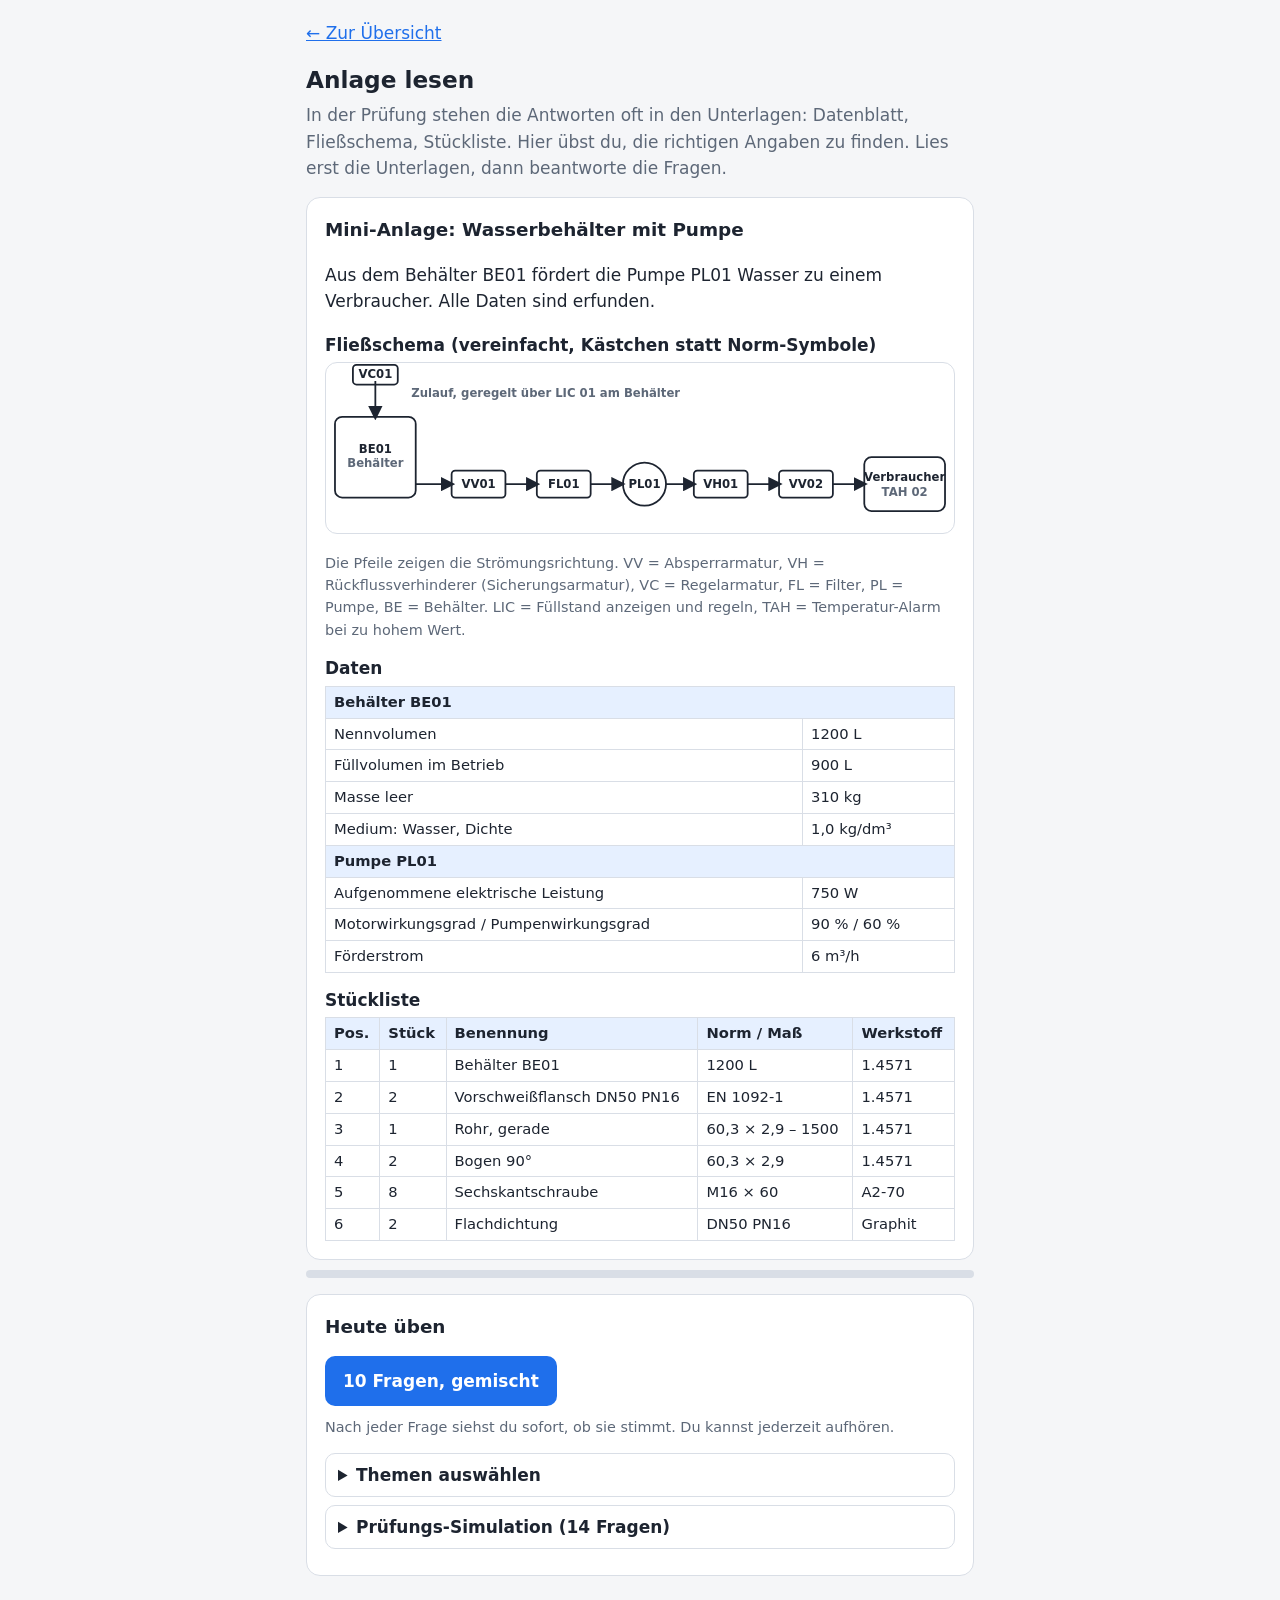
==== afa/anlage-lesen.html @ faab2da0 "Add files via upload" ====
<!doctype html>
<html lang="de">
<head>
<meta charset="utf-8">
<meta name="viewport" content="width=device-width, initial-scale=1">
<title>Anlage lesen</title>
<link rel="stylesheet" href="../assets/style.css">
<style>
  table{border-collapse:collapse;width:100%;font-size:.92rem}
  th,td{border:1px solid var(--line);padding:4px 8px;text-align:left}
  th{background:var(--accent-soft)}
  .sec{margin:14px 0 4px;font-weight:700}
</style>
</head>
<body>
<main>
  <p class="sub"><a href="../index.html">← Zur Übersicht</a></p>
  <h1>Anlage lesen</h1>
  <p class="sub">In der Prüfung stehen die Antworten oft in den Unterlagen: Datenblatt, Fließschema, Stückliste. Hier übst du, die richtigen Angaben zu finden. Lies erst die Unterlagen, dann beantworte die Fragen.</p>

  <div class="card" style="margin-top:0">
    <h2>Mini-Anlage: Wasserbehälter mit Pumpe</h2>
    <p>Aus dem Behälter BE01 fördert die Pumpe PL01 Wasser zu einem Verbraucher. Alle Daten sind erfunden.</p>

    <p class="sec">Fließschema (vereinfacht, Kästchen statt Norm-Symbole)</p>
    <svg class="iso" viewBox="0 0 700 190" role="img" aria-label="Fließschema der Mini-Anlage" style="max-height:none">
      <defs><marker id="ar" markerWidth="8" markerHeight="8" refX="6" refY="4" orient="auto"><path d="M0 0 L8 4 L0 8 z" fill="currentColor" style="color:var(--text)"/></marker></defs>
      <g font-size="12" style="font-family:system-ui,sans-serif">
        <rect x="10" y="60" width="90" height="90" rx="8" fill="none" stroke="currentColor" style="color:var(--text)" stroke-width="2"/>
        <text x="55" y="100" text-anchor="middle" style="fill:var(--text)">BE01</text><text x="55" y="116" text-anchor="middle" style="fill:var(--muted)">Behälter</text>
        <path d="M100 135 H140" stroke="currentColor" style="color:var(--text)" stroke-width="2" marker-end="url(#ar)" fill="none"/>
        <rect x="140" y="120" width="60" height="30" rx="4" fill="none" stroke="currentColor" style="color:var(--text)" stroke-width="2"/><text x="170" y="139" text-anchor="middle" style="fill:var(--text)">VV01</text>
        <path d="M200 135 H235" stroke="currentColor" style="color:var(--text)" stroke-width="2" marker-end="url(#ar)" fill="none"/>
        <rect x="235" y="120" width="60" height="30" rx="4" fill="none" stroke="currentColor" style="color:var(--text)" stroke-width="2"/><text x="265" y="139" text-anchor="middle" style="fill:var(--text)">FL01</text>
        <path d="M295 135 H330" stroke="currentColor" style="color:var(--text)" stroke-width="2" marker-end="url(#ar)" fill="none"/>
        <circle cx="355" cy="135" r="24" fill="none" stroke="currentColor" style="color:var(--text)" stroke-width="2"/><text x="355" y="139" text-anchor="middle" style="fill:var(--text)">PL01</text>
        <path d="M379 135 H410" stroke="currentColor" style="color:var(--text)" stroke-width="2" marker-end="url(#ar)" fill="none"/>
        <rect x="410" y="120" width="60" height="30" rx="4" fill="none" stroke="currentColor" style="color:var(--text)" stroke-width="2"/><text x="440" y="139" text-anchor="middle" style="fill:var(--text)">VH01</text>
        <path d="M470 135 H505" stroke="currentColor" style="color:var(--text)" stroke-width="2" marker-end="url(#ar)" fill="none"/>
        <rect x="505" y="120" width="60" height="30" rx="4" fill="none" stroke="currentColor" style="color:var(--text)" stroke-width="2"/><text x="535" y="139" text-anchor="middle" style="fill:var(--text)">VV02</text>
        <path d="M565 135 H600" stroke="currentColor" style="color:var(--text)" stroke-width="2" marker-end="url(#ar)" fill="none"/>
        <rect x="600" y="105" width="90" height="60" rx="8" fill="none" stroke="currentColor" style="color:var(--text)" stroke-width="2"/><text x="645" y="132" text-anchor="middle" style="fill:var(--text)">Verbraucher</text><text x="645" y="148" text-anchor="middle" style="fill:var(--muted)">TAH 02</text>
        <path d="M55 20 V60" stroke="currentColor" style="color:var(--text)" stroke-width="2" marker-end="url(#ar)" fill="none"/>
        <rect x="30" y="2" width="50" height="22" rx="4" fill="none" stroke="currentColor" style="color:var(--text)" stroke-width="2"/><text x="55" y="17" text-anchor="middle" style="fill:var(--text)">VC01</text>
        <text x="95" y="38" style="fill:var(--muted)">Zulauf, geregelt über LIC 01 am Behälter</text>
      </g>
    </svg>
    <p class="hint">Die Pfeile zeigen die Strömungsrichtung. VV = Absperrarmatur, VH = Rückflussverhinderer (Sicherungsarmatur), VC = Regelarmatur, FL = Filter, PL = Pumpe, BE = Behälter. LIC = Füllstand anzeigen und regeln, TAH = Temperatur-Alarm bei zu hohem Wert.</p>

    <p class="sec">Daten</p>
    <table>
      <tr><th colspan="2">Behälter BE01</th></tr>
      <tr><td>Nennvolumen</td><td>1200 L</td></tr>
      <tr><td>Füllvolumen im Betrieb</td><td>900 L</td></tr>
      <tr><td>Masse leer</td><td>310 kg</td></tr>
      <tr><td>Medium: Wasser, Dichte</td><td>1,0 kg/dm³</td></tr>
      <tr><th colspan="2">Pumpe PL01</th></tr>
      <tr><td>Aufgenommene elektrische Leistung</td><td>750 W</td></tr>
      <tr><td>Motorwirkungsgrad / Pumpenwirkungsgrad</td><td>90 % / 60 %</td></tr>
      <tr><td>Förderstrom</td><td>6 m³/h</td></tr>
    </table>

    <p class="sec">Stückliste</p>
    <table>
      <tr><th>Pos.</th><th>Stück</th><th>Benennung</th><th>Norm / Maß</th><th>Werkstoff</th></tr>
      <tr><td>1</td><td>1</td><td>Behälter BE01</td><td>1200 L</td><td>1.4571</td></tr>
      <tr><td>2</td><td>2</td><td>Vorschweißflansch DN50 PN16</td><td>EN 1092-1</td><td>1.4571</td></tr>
      <tr><td>3</td><td>1</td><td>Rohr, gerade</td><td>60,3 × 2,9 – 1500</td><td>1.4571</td></tr>
      <tr><td>4</td><td>2</td><td>Bogen 90°</td><td>60,3 × 2,9</td><td>1.4571</td></tr>
      <tr><td>5</td><td>8</td><td>Sechskantschraube</td><td>M16 × 60</td><td>A2-70</td></tr>
      <tr><td>6</td><td>2</td><td>Flachdichtung</td><td>DN50 PN16</td><td>Graphit</td></tr>
    </table>
  </div>

  <div class="meta" id="meta" style="display:none;margin-top:16px"><span id="count"></span><span id="topic"></span></div>
  <div class="bar"><i id="prog"></i></div>
  <div class="card" id="card"></div>
</main>
<script>window.MC_KEY = "anlage"; window.MC_SCROLL = "meta";</script>
<script src="anlage-fragen.js"></script>
<script src="../assets/mc.js"></script>
</body>
</html>
---- assets/style.css ----
:root{
  --bg:#f5f6f8; --card:#fff; --text:#1d2430; --muted:#5d6878; --line:#d9dee6;
  --accent:#1f6feb; --accent-soft:#e6f0ff; --ok:#1a7f37; --ok-bg:#e3f6e8; --bad:#c62828; --bad-bg:#fdeaea; --warn-bg:#fff6dd; --warn:#8a6100;
}
@media (prefers-color-scheme: dark){
  :root{
    --bg:#12161c; --card:#1b212a; --text:#e8ecf2; --muted:#9aa5b5; --line:#2e3744;
    --accent:#5aa2ff; --accent-soft:#1d2d46; --ok:#4cc26a; --ok-bg:#16301f; --bad:#ff7b72; --bad-bg:#3a1c1c; --warn-bg:#3a3118; --warn:#e9c46a;
  }
}
*{box-sizing:border-box}
body{margin:0;background:var(--bg);color:var(--text);font:17px/1.55 system-ui,-apple-system,"Segoe UI",sans-serif}
main{max-width:700px;margin:0 auto;padding:20px 16px 70px}
h1{font-size:1.45rem;margin:0 0 4px}
h2{font-size:1.15rem;margin:0 0 8px}
.sub{color:var(--muted);margin:0 0 16px}
a{color:var(--accent)}
.bar{height:8px;background:var(--line);border-radius:99px;overflow:hidden;margin:10px 0 4px}
.bar i{display:block;height:100%;background:var(--accent);width:0;transition:width .25s}
.meta{display:flex;justify-content:space-between;gap:10px;color:var(--muted);font-size:.9rem}
.card{background:var(--card);border:1px solid var(--line);border-radius:14px;padding:18px;margin-top:16px}
.tag{display:inline-block;font-size:.8rem;background:var(--accent-soft);color:var(--accent);padding:2px 10px;border-radius:99px;margin-bottom:10px}
.q{font-size:1.08rem;font-weight:600;margin:0 0 14px}
.given{background:var(--accent-soft);border-radius:10px;padding:10px 14px;margin:0 0 14px;font-size:.98rem}
.given b{display:block;margin-bottom:2px}
.given ul{margin:4px 0 0;padding-left:20px}
.opt{display:block;width:100%;text-align:left;background:var(--card);color:var(--text);border:1.5px solid var(--line);border-radius:10px;padding:12px 14px;margin:8px 0;font:inherit;cursor:pointer}
.opt:hover{border-color:var(--accent)}
.opt.sel{border-color:var(--accent);background:var(--accent-soft)}
.opt.ok{border-color:var(--ok);background:var(--ok-bg)}
.opt.bad{border-color:var(--bad);background:var(--bad-bg)}
.opt:disabled{cursor:default;color:var(--text)}
.num{display:flex;gap:10px;align-items:center}
.num input{flex:1;font:inherit;padding:12px 14px;border:1.5px solid var(--line);border-radius:10px;background:var(--card);color:var(--text);min-width:0}
.num input:focus{outline:none;border-color:var(--accent)}
.num span{color:var(--muted);white-space:nowrap}
.btn{font:inherit;font-weight:600;border:0;border-radius:10px;padding:12px 18px;background:var(--accent);color:#fff;cursor:pointer;margin:14px 8px 0 0}
.btn.ghost{background:transparent;color:var(--accent);border:1.5px solid var(--accent)}
.btn:disabled{opacity:.45;cursor:default}
.fb{margin-top:14px;padding:12px 14px;border-radius:10px;font-size:.98rem}
.fb.ok{background:var(--ok-bg);border:1px solid var(--ok)}
.fb.bad{background:var(--bad-bg);border:1px solid var(--bad)}
.fb b{display:block;margin-bottom:4px}
.fb code,.card code{background:rgba(127,127,127,.18);padding:1px 6px;border-radius:5px}
.fb ol{margin:6px 0 0;padding-left:22px}
.hint{color:var(--muted);font-size:.9rem;margin-top:10px}
.chips{display:flex;flex-wrap:wrap;gap:8px;margin:8px 0 4px}
.chip{font:inherit;font-size:.92rem;border:1.5px solid var(--line);background:var(--card);color:var(--text);border-radius:99px;padding:6px 14px;cursor:pointer}
.chip.on{border-color:var(--accent);background:var(--accent-soft);color:var(--accent);font-weight:600}
.score{font-size:2.4rem;font-weight:700;margin:6px 0}
ul.weak{padding-left:20px}
details{border:1px solid var(--line);border-radius:10px;padding:8px 12px;margin:8px 0;background:var(--card)}
summary{cursor:pointer;font-weight:600}
.warn{background:var(--warn-bg);border:1px solid var(--warn);border-radius:10px;padding:10px 14px;margin:12px 0;font-size:.95rem}
.timer{font-variant-numeric:tabular-nums}
svg.iso{width:100%;height:auto;background:var(--card);border:1px solid var(--line);border-radius:12px}
svg.iso .ln{stroke:var(--text);fill:none;stroke-width:2.6;stroke-linecap:round;stroke-linejoin:round}
svg.iso .ax{stroke:var(--muted);fill:none;stroke-width:1.5}
svg.iso .fl{stroke:var(--text);stroke-width:2.6;stroke-linecap:round}
svg.iso .dot{fill:var(--text)}
svg.iso text{fill:var(--muted);font:600 13px system-ui,sans-serif}
.legend{display:grid;grid-template-columns:1fr 1fr;gap:10px}
@media (max-width:520px){.legend{grid-template-columns:1fr}}
.legend>div{border:1px solid var(--line);border-radius:10px;padding:8px;background:var(--card);font-size:.92rem}
svg.iso{max-height:70vh}
.legend svg.iso{max-width:150px;display:block;margin:0 auto 6px}
.chip{min-height:44px}
.btn{min-height:44px}
select{min-height:44px}
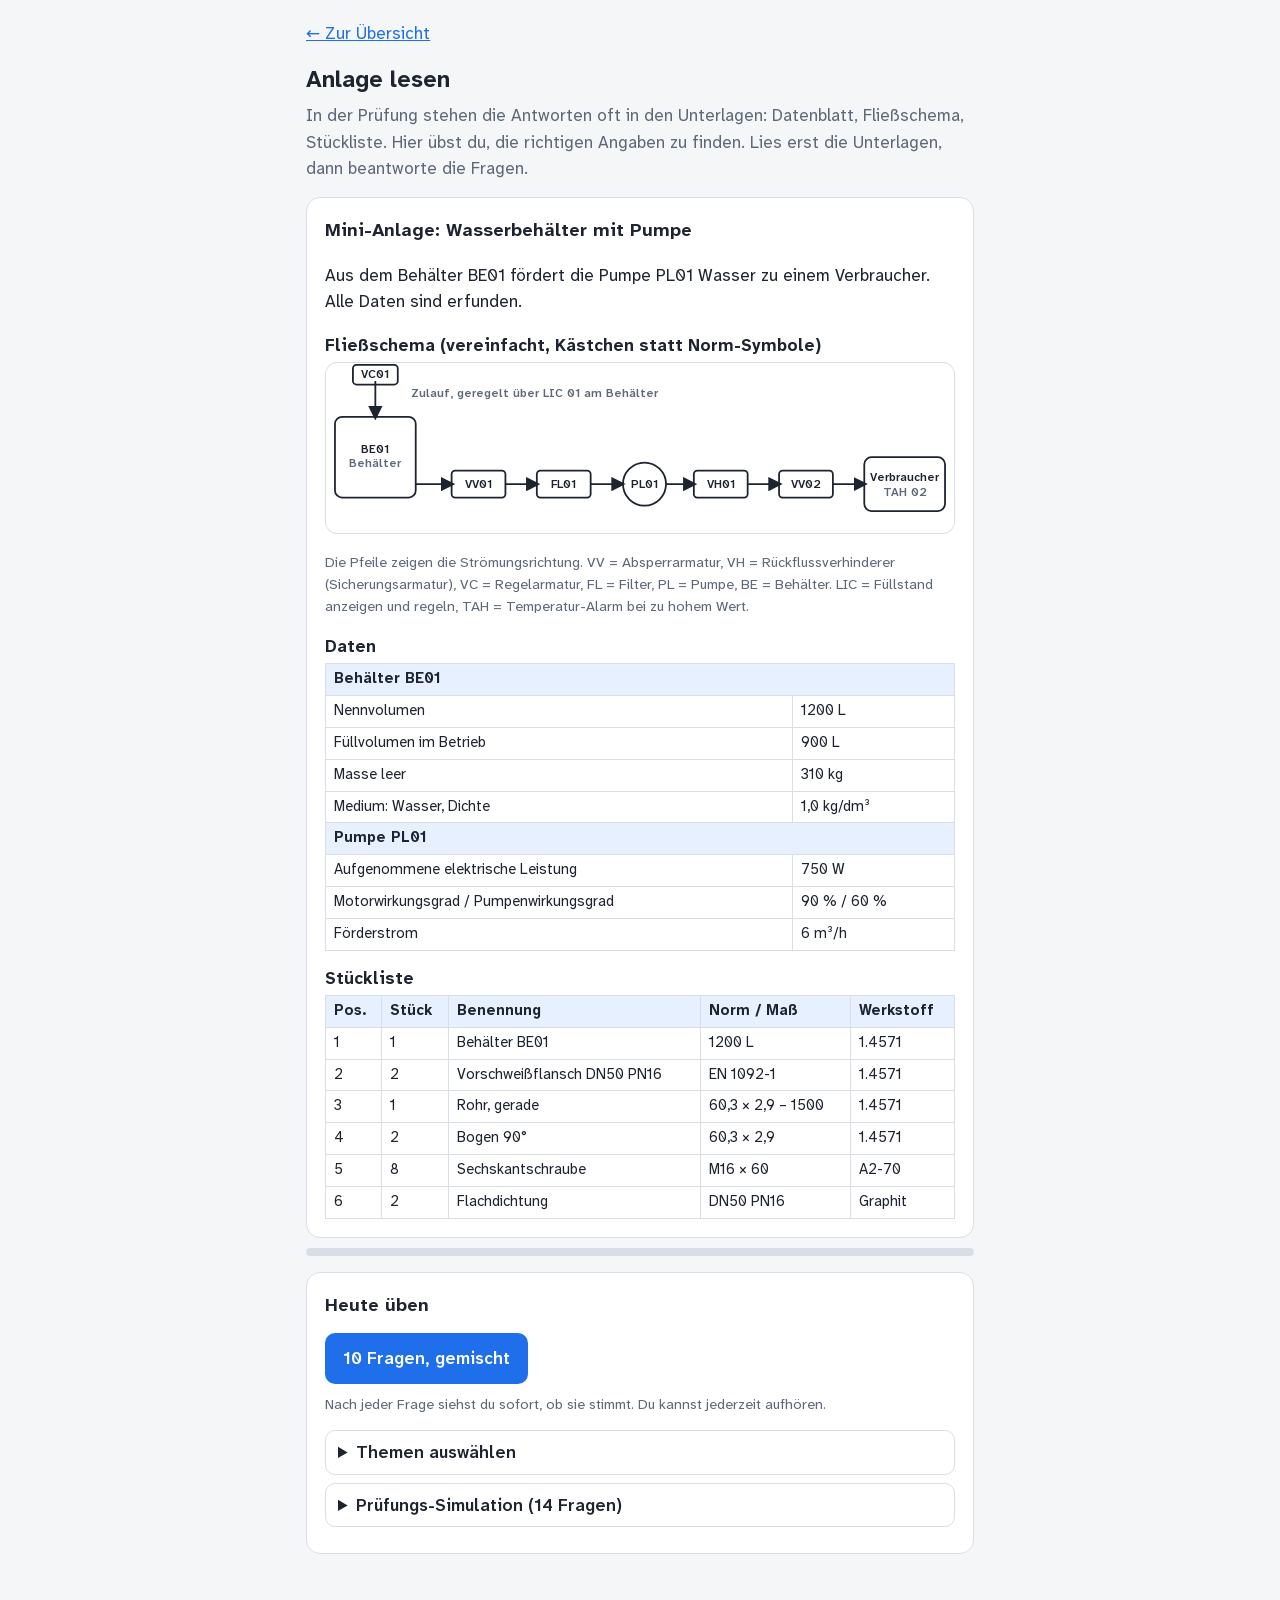
==== commit 470f2f58: "Add files via upload" ====
--- a/afa/anlage-lesen.html
+++ b/afa/anlage-lesen.html
@@ -25,7 +25,7 @@
     <p class="sec">Fließschema (vereinfacht, Kästchen statt Norm-Symbole)</p>
     <svg class="iso" viewBox="0 0 700 190" role="img" aria-label="Fließschema der Mini-Anlage" style="max-height:none">
       <defs><marker id="ar" markerWidth="8" markerHeight="8" refX="6" refY="4" orient="auto"><path d="M0 0 L8 4 L0 8 z" fill="currentColor" style="color:var(--text)"/></marker></defs>
-      <g font-size="12" style="font-family:system-ui,sans-serif">
+      <g font-size="12" style="font-family:inherit">
         <rect x="10" y="60" width="90" height="90" rx="8" fill="none" stroke="currentColor" style="color:var(--text)" stroke-width="2"/>
         <text x="55" y="100" text-anchor="middle" style="fill:var(--text)">BE01</text><text x="55" y="116" text-anchor="middle" style="fill:var(--muted)">Behälter</text>
         <path d="M100 135 H140" stroke="currentColor" style="color:var(--text)" stroke-width="2" marker-end="url(#ar)" fill="none"/>
--- a/assets/style.css
+++ b/assets/style.css
@@ -1,3 +1,5 @@
+@font-face{font-family:"Atkinson Hyperlegible Next";font-style:normal;font-weight:400 700;font-display:swap;src:url("fonts/atkinson-next-normal-400.woff2") format("woff2")}
+@font-face{font-family:"Atkinson Hyperlegible Next";font-style:italic;font-weight:400;font-display:swap;src:url("fonts/atkinson-next-italic-400.woff2") format("woff2")}
 :root{
   --bg:#f5f6f8; --card:#fff; --text:#1d2430; --muted:#5d6878; --line:#d9dee6;
   --accent:#1f6feb; --accent-soft:#e6f0ff; --ok:#1a7f37; --ok-bg:#e3f6e8; --bad:#c62828; --bad-bg:#fdeaea; --warn-bg:#fff6dd; --warn:#8a6100;
@@ -9,7 +11,7 @@
   }
 }
 *{box-sizing:border-box}
-body{margin:0;background:var(--bg);color:var(--text);font:17px/1.55 system-ui,-apple-system,"Segoe UI",sans-serif}
+body{margin:0;background:var(--bg);color:var(--text);font:17px/1.55 "Atkinson Hyperlegible Next",system-ui,-apple-system,"Segoe UI",sans-serif}
 main{max-width:700px;margin:0 auto;padding:20px 16px 70px}
 h1{font-size:1.45rem;margin:0 0 4px}
 h2{font-size:1.15rem;margin:0 0 8px}
@@ -58,7 +60,7 @@
 svg.iso .ax{stroke:var(--muted);fill:none;stroke-width:1.5}
 svg.iso .fl{stroke:var(--text);stroke-width:2.6;stroke-linecap:round}
 svg.iso .dot{fill:var(--text)}
-svg.iso text{fill:var(--muted);font:600 13px system-ui,sans-serif}
+svg.iso text{fill:var(--muted);font:600 13px "Atkinson Hyperlegible Next",system-ui,sans-serif}
 .legend{display:grid;grid-template-columns:1fr 1fr;gap:10px}
 @media (max-width:520px){.legend{grid-template-columns:1fr}}
 .legend>div{border:1px solid var(--line);border-radius:10px;padding:8px;background:var(--card);font-size:.92rem}
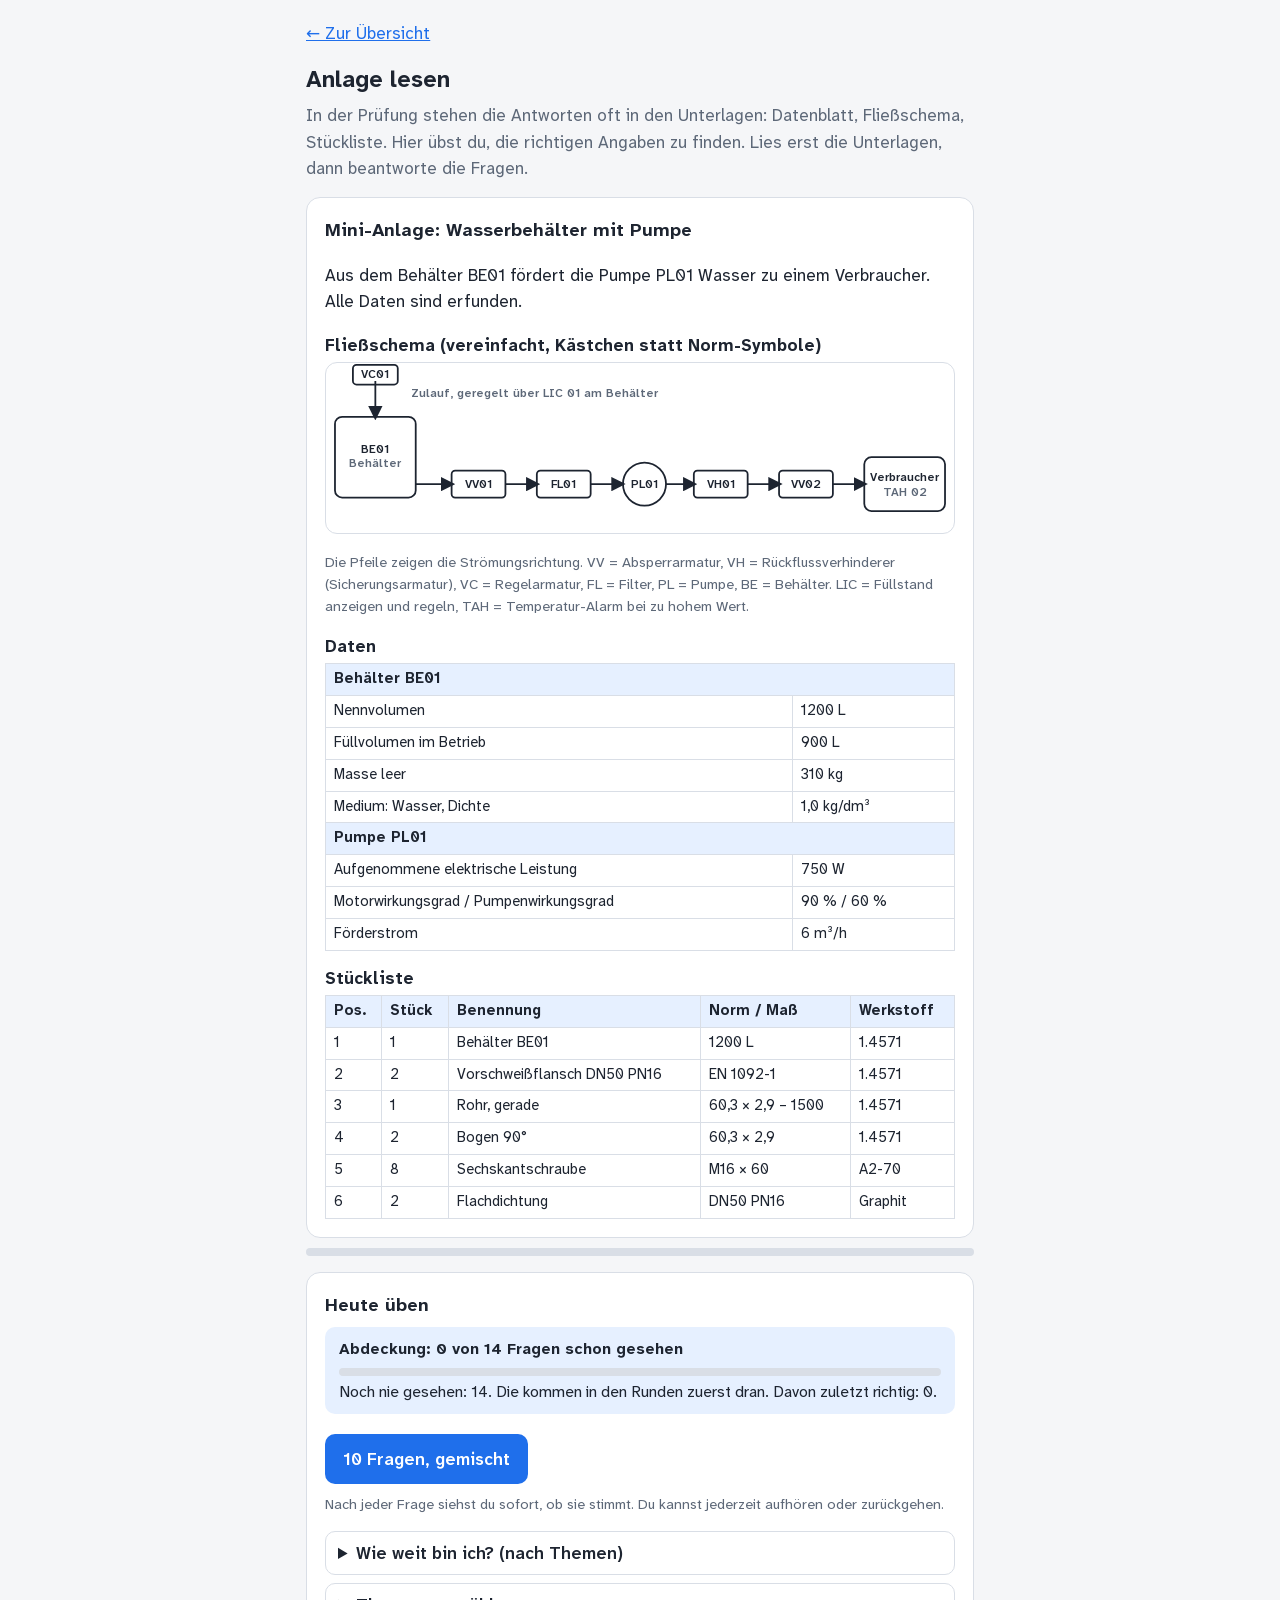
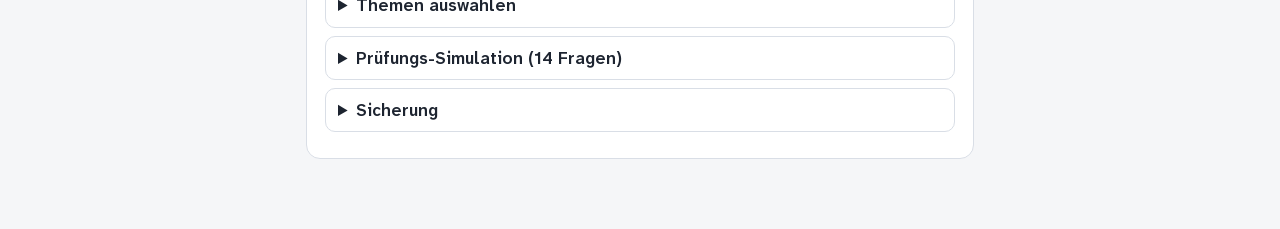
==== commit 0a83de01: "Add files via upload" ====
--- a/afa/anlage-lesen.html
+++ b/afa/anlage-lesen.html
@@ -78,6 +78,7 @@
 </main>
 <script>window.MC_KEY = "anlage"; window.MC_SCROLL = "meta";</script>
 <script src="anlage-fragen.js"></script>
+<script src="../assets/backup.js"></script>
 <script src="../assets/mc.js"></script>
 </body>
 </html>
--- a/assets/style.css
+++ b/assets/style.css
@@ -69,3 +69,8 @@
 .chip{min-height:44px}
 .btn{min-height:44px}
 select{min-height:44px}
+.nav{display:flex;flex-wrap:wrap;gap:8px;margin-top:6px}
+.nav .btn{margin:8px 0 0}
+.qgrid{display:flex;flex-wrap:wrap;gap:6px;margin:10px 0 4px}
+.qgrid .chip{min-width:44px;padding:6px 10px;text-align:center}
+.chip.cur{box-shadow:0 0 0 2px var(--accent)}
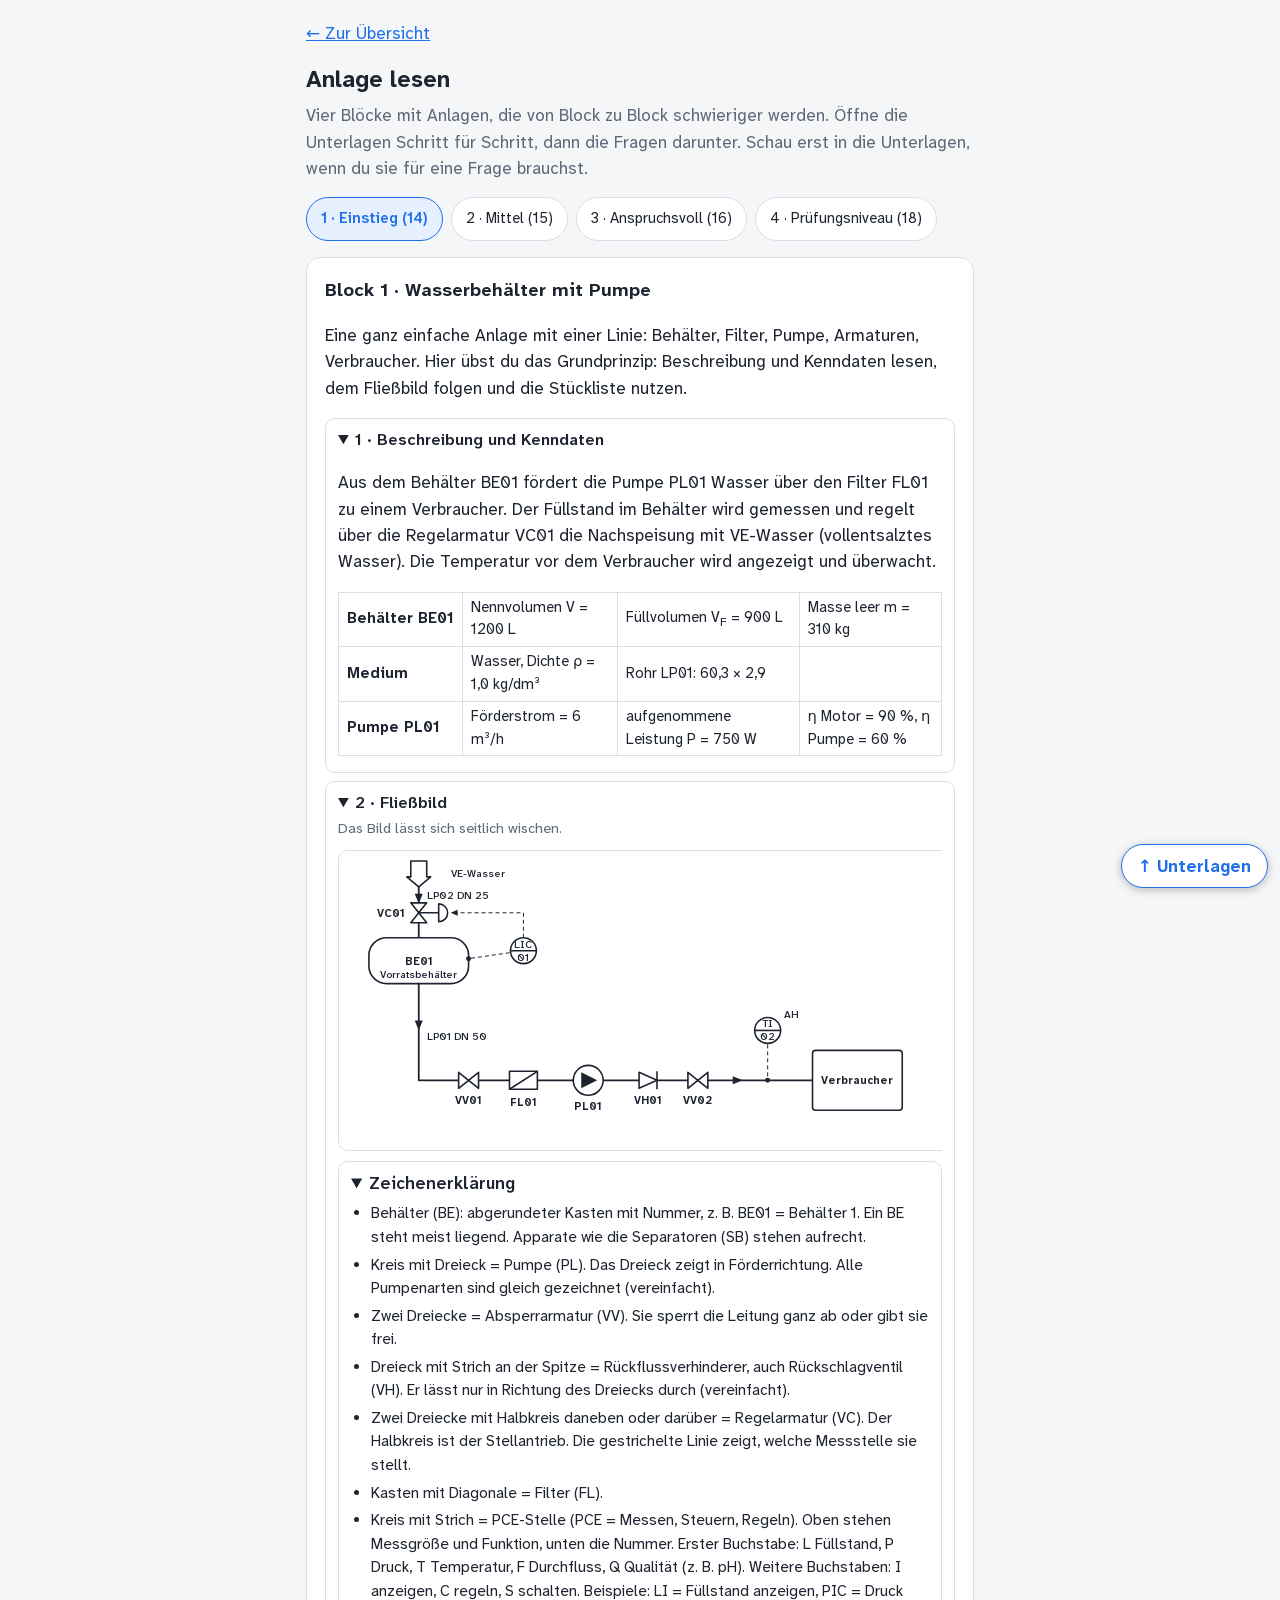
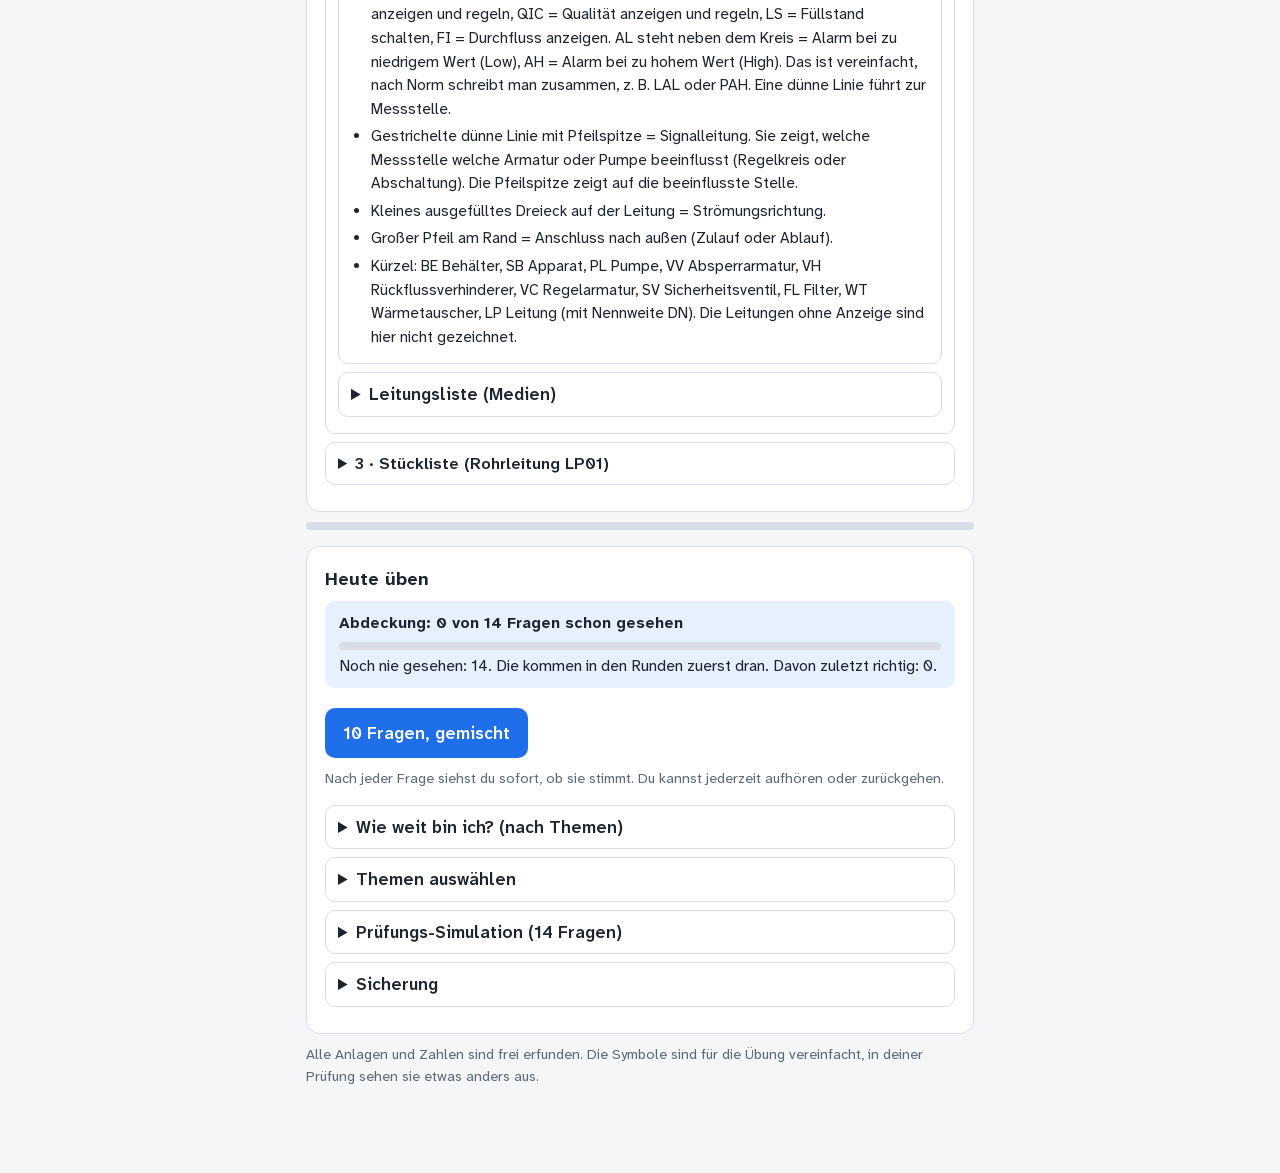
==== commit 6b992c14: "Add files via upload" ====
--- a/afa/anlage-lesen.html
+++ b/afa/anlage-lesen.html
@@ -9,76 +9,107 @@
   table{border-collapse:collapse;width:100%;font-size:.92rem}
   th,td{border:1px solid var(--line);padding:4px 8px;text-align:left}
   th{background:var(--accent-soft)}
-  .sec{margin:14px 0 4px;font-weight:700}
+  ul.leg{padding-left:20px;margin:6px 0}
+  ul.leg li{margin:4px 0;font-size:.95rem}
+  .kenn td:first-child{font-weight:700;white-space:nowrap}
+  details.step>summary{font-size:1.02rem}
+  .when{color:var(--muted);font-size:.9rem;margin:2px 0 6px}
 </style>
 </head>
 <body>
 <main>
   <p class="sub"><a href="../index.html">← Zur Übersicht</a></p>
   <h1>Anlage lesen</h1>
-  <p class="sub">In der Prüfung stehen die Antworten oft in den Unterlagen: Datenblatt, Fließschema, Stückliste. Hier übst du, die richtigen Angaben zu finden. Lies erst die Unterlagen, dann beantworte die Fragen.</p>
+  <p class="sub">Vier Blöcke mit Anlagen, die von Block zu Block schwieriger werden. Öffne die Unterlagen Schritt für Schritt, dann die Fragen darunter. Schau erst in die Unterlagen, wenn du sie für eine Frage brauchst.</p>
 
-  <div class="card" style="margin-top:0">
-    <h2>Mini-Anlage: Wasserbehälter mit Pumpe</h2>
-    <p>Aus dem Behälter BE01 fördert die Pumpe PL01 Wasser zu einem Verbraucher. Alle Daten sind erfunden.</p>
+  <div class="chips" id="pick"></div>
 
-    <p class="sec">Fließschema (vereinfacht, Kästchen statt Norm-Symbole)</p>
-    <svg class="iso" viewBox="0 0 700 190" role="img" aria-label="Fließschema der Mini-Anlage" style="max-height:none">
-      <defs><marker id="ar" markerWidth="8" markerHeight="8" refX="6" refY="4" orient="auto"><path d="M0 0 L8 4 L0 8 z" fill="currentColor" style="color:var(--text)"/></marker></defs>
-      <g font-size="12" style="font-family:inherit">
-        <rect x="10" y="60" width="90" height="90" rx="8" fill="none" stroke="currentColor" style="color:var(--text)" stroke-width="2"/>
-        <text x="55" y="100" text-anchor="middle" style="fill:var(--text)">BE01</text><text x="55" y="116" text-anchor="middle" style="fill:var(--muted)">Behälter</text>
-        <path d="M100 135 H140" stroke="currentColor" style="color:var(--text)" stroke-width="2" marker-end="url(#ar)" fill="none"/>
-        <rect x="140" y="120" width="60" height="30" rx="4" fill="none" stroke="currentColor" style="color:var(--text)" stroke-width="2"/><text x="170" y="139" text-anchor="middle" style="fill:var(--text)">VV01</text>
-        <path d="M200 135 H235" stroke="currentColor" style="color:var(--text)" stroke-width="2" marker-end="url(#ar)" fill="none"/>
-        <rect x="235" y="120" width="60" height="30" rx="4" fill="none" stroke="currentColor" style="color:var(--text)" stroke-width="2"/><text x="265" y="139" text-anchor="middle" style="fill:var(--text)">FL01</text>
-        <path d="M295 135 H330" stroke="currentColor" style="color:var(--text)" stroke-width="2" marker-end="url(#ar)" fill="none"/>
-        <circle cx="355" cy="135" r="24" fill="none" stroke="currentColor" style="color:var(--text)" stroke-width="2"/><text x="355" y="139" text-anchor="middle" style="fill:var(--text)">PL01</text>
-        <path d="M379 135 H410" stroke="currentColor" style="color:var(--text)" stroke-width="2" marker-end="url(#ar)" fill="none"/>
-        <rect x="410" y="120" width="60" height="30" rx="4" fill="none" stroke="currentColor" style="color:var(--text)" stroke-width="2"/><text x="440" y="139" text-anchor="middle" style="fill:var(--text)">VH01</text>
-        <path d="M470 135 H505" stroke="currentColor" style="color:var(--text)" stroke-width="2" marker-end="url(#ar)" fill="none"/>
-        <rect x="505" y="120" width="60" height="30" rx="4" fill="none" stroke="currentColor" style="color:var(--text)" stroke-width="2"/><text x="535" y="139" text-anchor="middle" style="fill:var(--text)">VV02</text>
-        <path d="M565 135 H600" stroke="currentColor" style="color:var(--text)" stroke-width="2" marker-end="url(#ar)" fill="none"/>
-        <rect x="600" y="105" width="90" height="60" rx="8" fill="none" stroke="currentColor" style="color:var(--text)" stroke-width="2"/><text x="645" y="132" text-anchor="middle" style="fill:var(--text)">Verbraucher</text><text x="645" y="148" text-anchor="middle" style="fill:var(--muted)">TAH 02</text>
-        <path d="M55 20 V60" stroke="currentColor" style="color:var(--text)" stroke-width="2" marker-end="url(#ar)" fill="none"/>
-        <rect x="30" y="2" width="50" height="22" rx="4" fill="none" stroke="currentColor" style="color:var(--text)" stroke-width="2"/><text x="55" y="17" text-anchor="middle" style="fill:var(--text)">VC01</text>
-        <text x="95" y="38" style="fill:var(--muted)">Zulauf, geregelt über LIC 01 am Behälter</text>
-      </g>
-    </svg>
-    <p class="hint">Die Pfeile zeigen die Strömungsrichtung. VV = Absperrarmatur, VH = Rückflussverhinderer (Sicherungsarmatur), VC = Regelarmatur, FL = Filter, PL = Pumpe, BE = Behälter. LIC = Füllstand anzeigen und regeln, TAH = Temperatur-Alarm bei zu hohem Wert.</p>
-
-    <p class="sec">Daten</p>
-    <table>
-      <tr><th colspan="2">Behälter BE01</th></tr>
-      <tr><td>Nennvolumen</td><td>1200 L</td></tr>
-      <tr><td>Füllvolumen im Betrieb</td><td>900 L</td></tr>
-      <tr><td>Masse leer</td><td>310 kg</td></tr>
-      <tr><td>Medium: Wasser, Dichte</td><td>1,0 kg/dm³</td></tr>
-      <tr><th colspan="2">Pumpe PL01</th></tr>
-      <tr><td>Aufgenommene elektrische Leistung</td><td>750 W</td></tr>
-      <tr><td>Motorwirkungsgrad / Pumpenwirkungsgrad</td><td>90 % / 60 %</td></tr>
-      <tr><td>Förderstrom</td><td>6 m³/h</td></tr>
-    </table>
-
-    <p class="sec">Stückliste</p>
-    <table>
-      <tr><th>Pos.</th><th>Stück</th><th>Benennung</th><th>Norm / Maß</th><th>Werkstoff</th></tr>
-      <tr><td>1</td><td>1</td><td>Behälter BE01</td><td>1200 L</td><td>1.4571</td></tr>
-      <tr><td>2</td><td>2</td><td>Vorschweißflansch DN50 PN16</td><td>EN 1092-1</td><td>1.4571</td></tr>
-      <tr><td>3</td><td>1</td><td>Rohr, gerade</td><td>60,3 × 2,9 – 1500</td><td>1.4571</td></tr>
-      <tr><td>4</td><td>2</td><td>Bogen 90°</td><td>60,3 × 2,9</td><td>1.4571</td></tr>
-      <tr><td>5</td><td>8</td><td>Sechskantschraube</td><td>M16 × 60</td><td>A2-70</td></tr>
-      <tr><td>6</td><td>2</td><td>Flachdichtung</td><td>DN50 PN16</td><td>Graphit</td></tr>
-    </table>
+  <div class="card" id="docs">
+    <h2 id="b-title"></h2>
+    <p id="b-desc"></p>
+    <div id="b-body"></div>
   </div>
 
   <div class="meta" id="meta" style="display:none;margin-top:16px"><span id="count"></span><span id="topic"></span></div>
   <div class="bar"><i id="prog"></i></div>
   <div class="card" id="card"></div>
+  <p class="hint">Alle Anlagen und Zahlen sind frei erfunden. Die Symbole sind für die Übung vereinfacht, in deiner Prüfung sehen sie etwas anders aus.</p>
 </main>
-<script>window.MC_KEY = "anlage"; window.MC_SCROLL = "meta";</script>
-<script src="anlage-fragen.js"></script>
+<button class="fab" id="toDocs" type="button">↑ Unterlagen</button>
+
+<script>window.MC_MANUAL = true; window.MC_SCROLL = "meta";</script>
+<script src="../assets/qhelp.js"></script>
+<script src="../assets/ri-draw.js"></script>
+<script src="../assets/vessel-draw.js"></script>
+<script src="anlage-b1.js"></script>
+<script src="anlage-b2.js"></script>
+<script src="anlage-b3.js"></script>
+<script src="anlage-b4.js"></script>
 <script src="../assets/backup.js"></script>
 <script src="../assets/mc.js"></script>
+<script>
+(function () {
+  const $ = id => document.getElementById(id);
+  const BLOCKS = [window.ANLAGE_B1, window.ANLAGE_B2, window.ANLAGE_B3, window.ANLAGE_B4];
+  const L = {
+    be: "Behälter (BE): abgerundeter Kasten mit Nummer, z. B. BE01 = Behälter 1. Ein BE steht meist liegend. Apparate wie die Separatoren (SB) stehen aufrecht.",
+    sb: "SB = Apparat. Hier der Elektrolyseur (großer Kasten) und die Separatoren (stehende Behälter), in denen Gas und Flüssigkeit getrennt werden.",
+    pumpe: "Kreis mit Dreieck = Pumpe (PL). Das Dreieck zeigt in Förderrichtung. Alle Pumpenarten sind gleich gezeichnet (vereinfacht).",
+    vv: "Zwei Dreiecke = Absperrarmatur (VV). Sie sperrt die Leitung ganz ab oder gibt sie frei.",
+    vh: "Dreieck mit Strich an der Spitze = Rückflussverhinderer, auch Rückschlagventil (VH). Er lässt nur in Richtung des Dreiecks durch (vereinfacht).",
+    vc: "Zwei Dreiecke mit Halbkreis daneben oder darüber = Regelarmatur (VC). Der Halbkreis ist der Stellantrieb. Die gestrichelte Linie zeigt, welche Messstelle sie stellt.",
+    sv: "Zwei Dreiecke mit Zickzack = Sicherheitsventil (SV, in der Prüfung heißen Sicherheitsarmaturen VY). Das Zickzack ist die Feder. Das Ventil öffnet bei Überdruck. Wohin es abbläst, steht nur dort, wo eine Leitung eingezeichnet ist.",
+    fl: "Kasten mit Diagonale = Filter (FL).",
+    wt: "Kasten mit Zickzack = Wärmetauscher (WT). Das zweite Medium kommt oben und unten dazu (Kühlwasser ein und aus).",
+    pce: "Kreis mit Strich = PCE-Stelle (PCE = Messen, Steuern, Regeln). Oben stehen Messgröße und Funktion, unten die Nummer. Erster Buchstabe: L Füllstand, P Druck, T Temperatur, F Durchfluss, Q Qualität (z. B. pH). Weitere Buchstaben: I anzeigen, C regeln, S schalten. Beispiele: LI = Füllstand anzeigen, PIC = Druck anzeigen und regeln, QIC = Qualität anzeigen und regeln, LS = Füllstand schalten, FI = Durchfluss anzeigen. AL steht neben dem Kreis = Alarm bei zu niedrigem Wert (Low), AH = Alarm bei zu hohem Wert (High). Das ist vereinfacht, nach Norm schreibt man zusammen, z. B. LAL oder PAH. Eine dünne Linie führt zur Messstelle.",
+    sig: "Gestrichelte dünne Linie mit Pfeilspitze = Signalleitung. Sie zeigt, welche Messstelle welche Armatur oder Pumpe beeinflusst (Regelkreis oder Abschaltung). Die Pfeilspitze zeigt auf die beeinflusste Stelle.",
+    arrow: "Kleines ausgefülltes Dreieck auf der Leitung = Strömungsrichtung.",
+    ext: "Großer Pfeil am Rand = Anschluss nach außen (Zulauf oder Ablauf)."
+  };
+  const sec = (n, t, hint, body, open) => '<details class="step"' + (open ? " open" : "") + "><summary>" + n + " · " + t + "</summary>" + (hint ? '<p class="when">' + hint + "</p>" : "") + body + "</details>";
+
+  function docs(b, i) {
+    let h = "";
+    h += sec(1, "Beschreibung und Kenndaten", "", "<p>" + b.text + "</p>" + '<div class="tw"><table class="kenn">' + b.kenn.map(r => "<tr><td>" + r[0] + "</td>" + r.slice(1).map(c => "<td>" + c + "</td>").join("") + "</tr>").join("") + "</table></div>", true);
+    h += sec(2, "Fließbild", "Das Bild lässt sich seitlich wischen.",
+      '<div class="scroll">' + RIDraw.render(b.ri) + "</div>" +
+      "<details" + (i <= 1 ? " open" : "") + "><summary>Zeichenerklärung</summary><ul class=\"leg\">" + b.legend.map(k => "<li>" + L[k] + "</li>").join("") + "<li>Kürzel: BE Behälter, SB Apparat, PL Pumpe, VV Absperrarmatur, VH Rückflussverhinderer, VC Regelarmatur, SV Sicherheitsventil, FL Filter, WT Wärmetauscher, LP Leitung (mit Nennweite DN). Die Leitungen ohne Anzeige sind hier nicht gezeichnet.</li></ul></details>" +
+      "<details><summary>Leitungsliste (Medien)</summary>" + RIDraw.pipeTable(b.pipes) + "</details>", true);
+    if (b.vessel) {
+      h += sec(3, "Behälterzeichnung", "Brauchst du für die Fragen zur Behälterzeichnung, zu Stutzen und Maßen.",
+        '<p class="hint">' + (b.vessel.views.length > 1 ? "Projektionsmethode 1: Die Draufsicht liegt unter der Vorderansicht, die Ansicht von links rechts daneben. " : "") + 'Gestrichelte Linien sind verdeckte Kanten. Maße in mm. Das Bild lässt sich seitlich wischen.</p><div class="scroll">' + VesselDraw.render(b.vessel) + "</div>");
+      h += sec(4, "Stutzentabelle und Stückliste", "Brauchst du für Fragen zu Nennweiten, Stückzahlen und Werkstoffen. PN 16 bedeutet Nenndruck 16 bar, 1.4571 ist ein Edelstahl. „Ø 800 × 6 – 1400“ heißt Außendurchmesser 800 mm, Wanddicke 6 mm, Länge 1400 mm.",
+        "<p class=\"sec\"><b>Stutzentabelle</b></p>" + VesselDraw.nozzleTable(b.nozzles) + "<p class=\"sec\"><b>Stückliste</b></p>" + VesselDraw.partsList(b.parts));
+    } else if (b.parts) {
+      h += sec(3, b.partsTitle || "Stückliste", "Brauchst du für Fragen zu Stückzahlen, Maßen und Werkstoffen.", VesselDraw.partsList(b.parts));
+    }
+    return h;
+  }
+
+  const COUNT = BLOCKS.map(b => b.questions().length);
+  $("pick").innerHTML = BLOCKS.map((b, i) => '<button class="chip big" data-i="' + i + '">' + (i + 1) + " · " + b.level + " (" + COUNT[i] + ")</button>").join("");
+  function choose(i) {
+    const b = BLOCKS[i];
+    document.querySelectorAll("#pick .chip").forEach((c, k) => c.classList.toggle("on", k === i));
+    $("b-title").textContent = b.title; $("b-desc").textContent = b.desc;
+    $("b-body").innerHTML = docs(b, i);
+    window.FRAGEN = b.questions();
+    window.MC_KEY = i === 0 ? "anlage" : "anlage-b" + (i + 1);
+    window.MC_NEXT = i < BLOCKS.length - 1 ? () => { choose(i + 1); $("docs").scrollIntoView(); } : null;
+    window.MC_NEXT_LABEL = "Weiter zu Block " + (i + 2) + " →";
+    try { history.replaceState(null, "", "#" + (i + 1)); } catch (e) {}
+    window.MCInit();
+  }
+  document.querySelectorAll("#pick .chip").forEach(c => c.onclick = () => choose(+c.dataset.i));
+  // Knopf springt zu den Unterlagen und merkt sich, wo die Frage war
+  let backY = null;
+  $("toDocs").onclick = () => {
+    if (backY === null) { backY = window.scrollY; $("docs").scrollIntoView({ behavior: "smooth" }); $("toDocs").textContent = "↓ Zurück zur Frage"; }
+    else { window.scrollTo({ top: backY, behavior: "smooth" }); backY = null; $("toDocs").textContent = "↑ Unterlagen"; }
+  };
+  const h = parseInt((location.hash || "").slice(1), 10);
+  choose(h >= 1 && h <= BLOCKS.length ? h - 1 : 0);
+})();
+</script>
 </body>
 </html>
--- a/assets/style.css
+++ b/assets/style.css
@@ -74,3 +74,42 @@
 .qgrid{display:flex;flex-wrap:wrap;gap:6px;margin:10px 0 4px}
 .qgrid .chip{min-width:44px;padding:6px 10px;text-align:center}
 .chip.cur{box-shadow:0 0 0 2px var(--accent)}
+/* Isometrie-Schemata */
+svg.iso .halo{stroke:var(--card);stroke-width:13;fill:none;stroke-linecap:butt}
+svg.iso .halo2{fill:var(--card);stroke:none}
+svg.iso .sym{stroke:var(--text);stroke-width:2;fill:none;stroke-linejoin:round}
+svg.iso .symf{fill:var(--text);stroke:var(--text);stroke-width:1}
+svg.iso .dim{stroke:var(--text);stroke-width:1;fill:none}
+svg.iso .dashdot{stroke:var(--muted);stroke-width:1.2;stroke-dasharray:10 3 2 3;fill:none}
+svg.iso .hatch{stroke:var(--muted);stroke-width:1}
+svg.iso .auxp{fill:none;stroke:var(--muted);stroke-width:1.2}
+svg.iso text.t1{fill:var(--text);font:600 12.5px "Atkinson Hyperlegible Next",system-ui,sans-serif}
+svg.iso text.pos{fill:var(--text);font:700 12px "Atkinson Hyperlegible Next",system-ui,sans-serif}
+svg.iso .poscirc{fill:var(--accent-soft);stroke:var(--accent);stroke-width:1.2}
+.isoscroll{overflow-x:auto;-webkit-overflow-scrolling:touch}
+.fab{position:fixed;right:12px;bottom:12px;z-index:30;min-height:44px;border-radius:99px;border:1.5px solid var(--accent);background:var(--card);color:var(--accent);font:inherit;font-weight:700;padding:8px 16px;box-shadow:0 2px 8px rgba(0,0,0,.25);cursor:pointer}
+/* R&I-Fließbilder und Behälterzeichnungen */
+svg.ri,svg.ves{background:var(--card);border:1px solid var(--line);border-radius:10px}
+svg.ri .pp{stroke:var(--text);stroke-width:1.8;fill:none;stroke-linejoin:round}
+svg.ri .pp.thick{stroke-width:2.6}
+svg.ri .sg{stroke:var(--text);stroke-width:1;fill:none;stroke-dasharray:4 3}
+svg.ri .sy{stroke:var(--text);stroke-width:1.6;fill:none;stroke-linejoin:round}
+svg.ri .bgf{fill:var(--card)}
+svg.ri .sf{fill:var(--text);stroke:none}
+svg.ri text.rt{fill:var(--text);font:600 11px "Atkinson Hyperlegible Next",system-ui,sans-serif}
+svg.ri text.rt.b{font-weight:700}
+svg.ri text.rt.s{font-size:10.5px;font-weight:500}
+svg.ves .vs{stroke:var(--text);stroke-width:1.8;fill:none;stroke-linejoin:round}
+svg.ves .bgf{fill:var(--card)}
+svg.ves .vd{stroke:var(--text);stroke-width:1.2;stroke-dasharray:5 3;fill:none}
+svg.ves .vc{stroke:var(--muted);stroke-width:1;stroke-dasharray:12 3 2 3;fill:none}
+svg.ves .vm{stroke:var(--text);stroke-width:1;fill:none}
+svg.ves .vf,svg.ves .sf{fill:var(--text);stroke:none}
+svg.ves .vb{fill:var(--card);stroke:var(--text);stroke-width:1.2}
+svg.ves text.vt{fill:var(--text);font:600 11px "Atkinson Hyperlegible Next",system-ui,sans-serif}
+svg.ves text.vt.b{font-weight:700}
+svg.ves text.vt.s{fill:var(--muted);font-size:11.5px}
+svg.ves text.vt.n{font-weight:700;font-size:12.5px}
+.tw{overflow-x:auto;margin:8px 0}
+.scroll{overflow-x:auto;-webkit-overflow-scrolling:touch;margin:10px 0}
+.scroll{background:linear-gradient(90deg,var(--card) 30%,rgba(0,0,0,0)),linear-gradient(90deg,rgba(0,0,0,0),var(--card) 70%) 100% 0,radial-gradient(farthest-side at 0 50%,rgba(127,127,127,.4),rgba(0,0,0,0)),radial-gradient(farthest-side at 100% 50%,rgba(127,127,127,.4),rgba(0,0,0,0)) 100% 0;background-repeat:no-repeat;background-color:var(--card);background-size:40px 100%,40px 100%,16px 100%,16px 100%;background-attachment:local,local,scroll,scroll}
